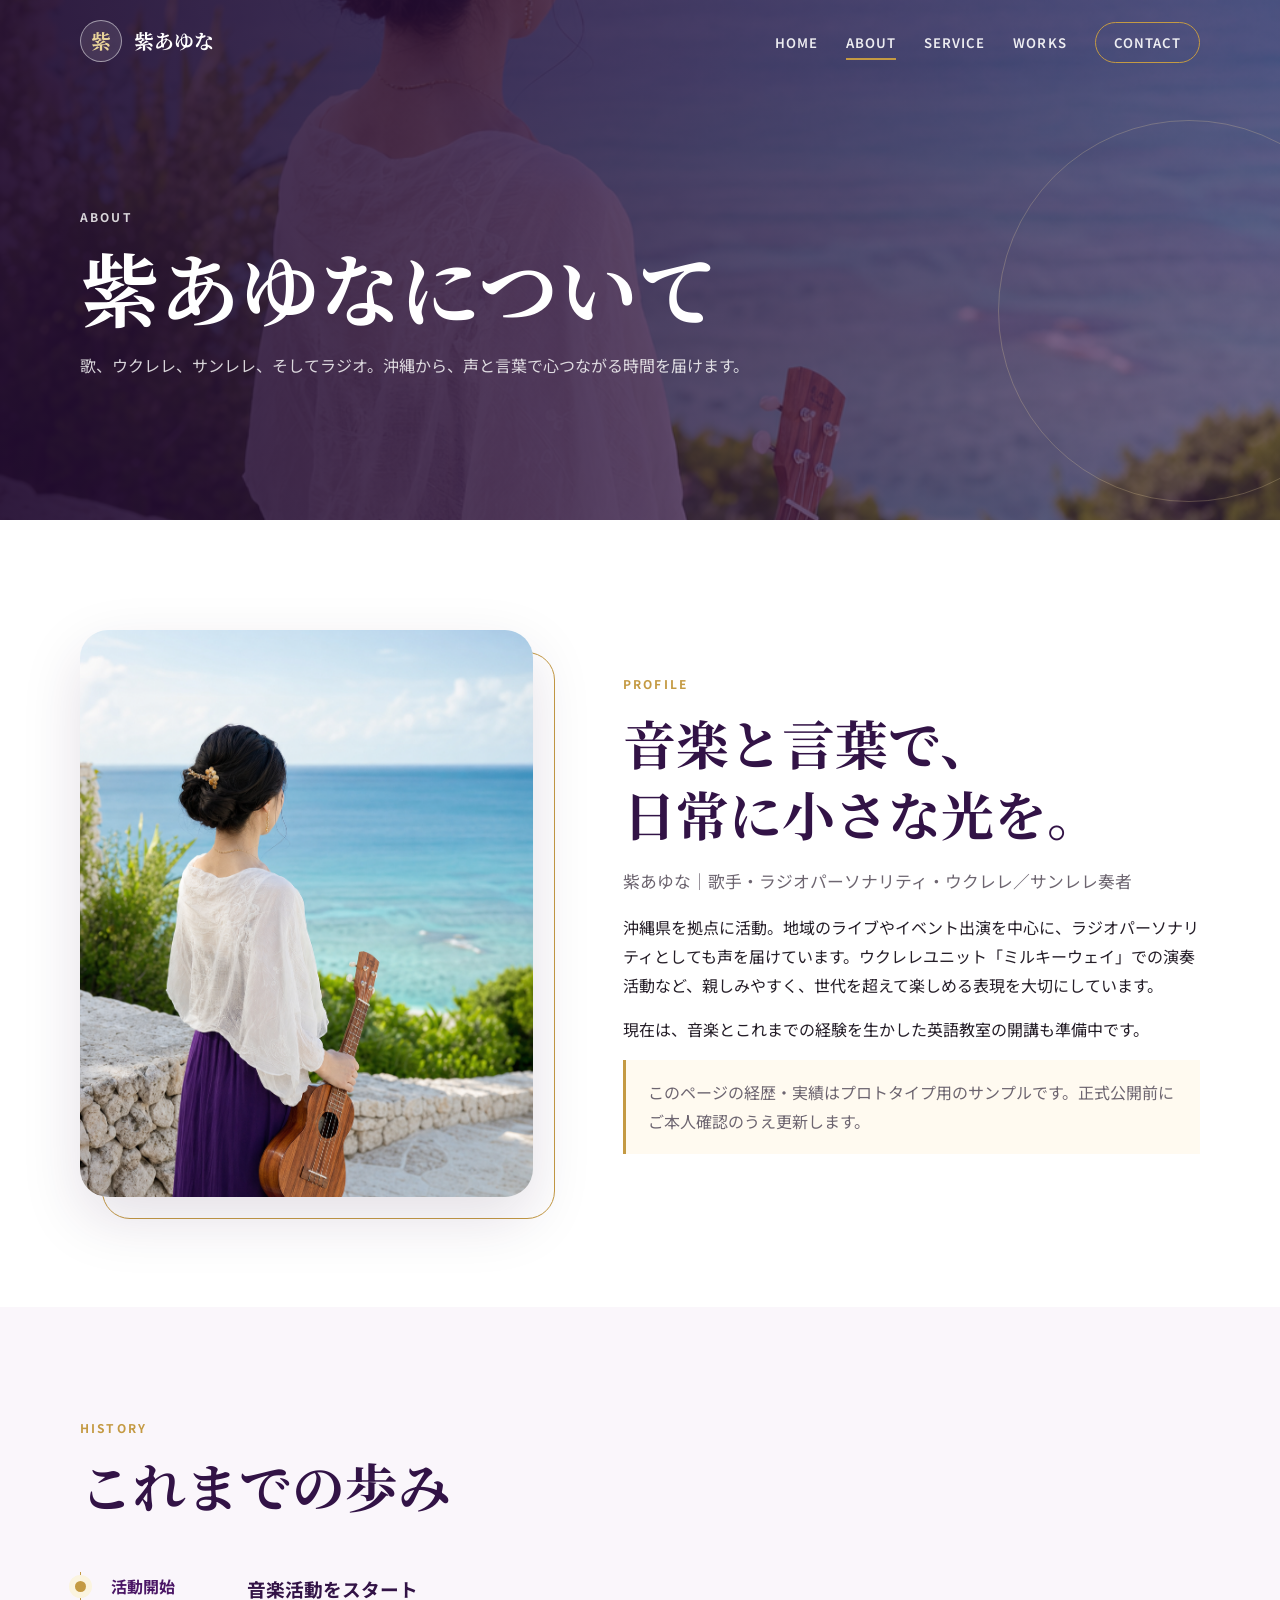
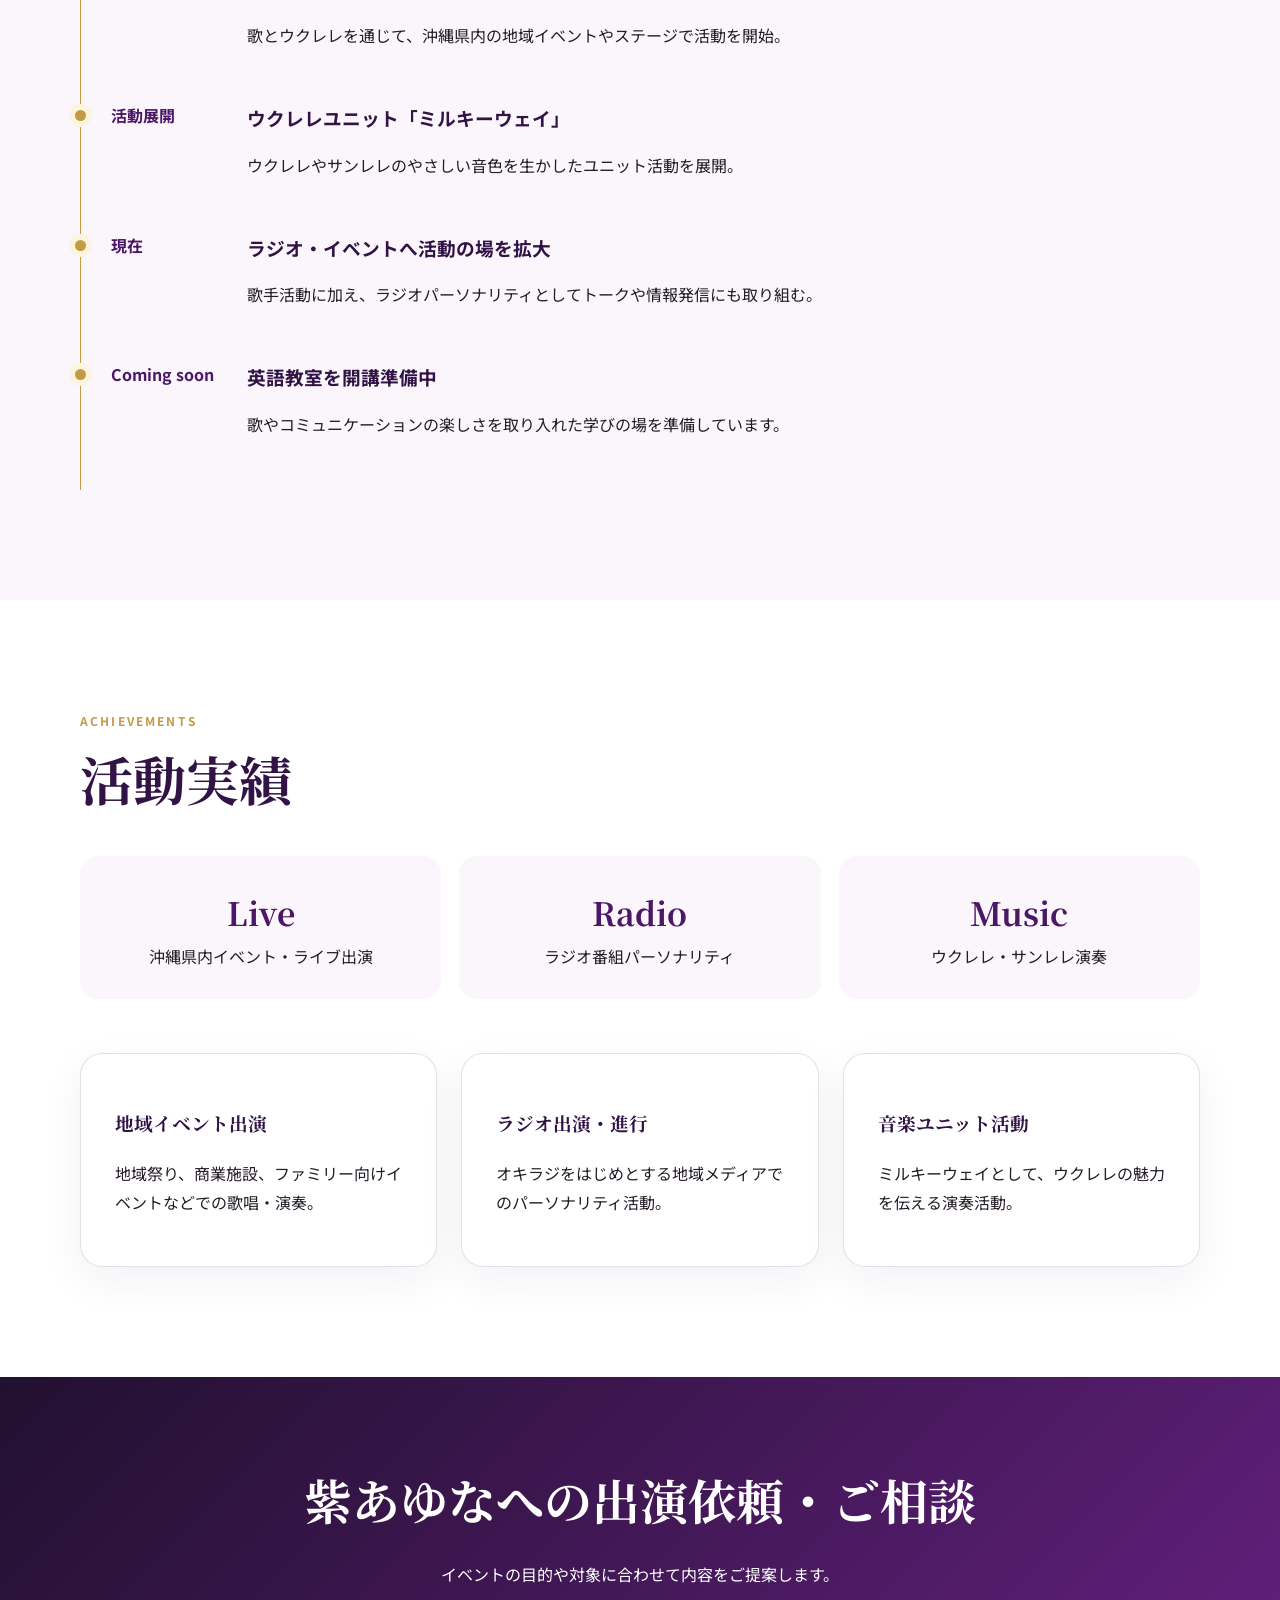
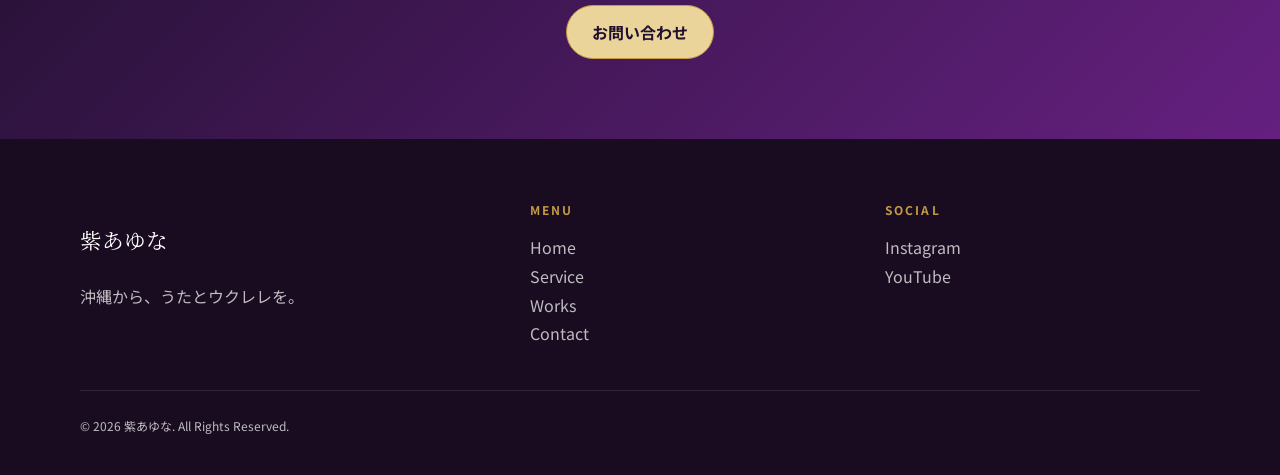
==== about.html @ 67cc9f46 "feat: 紫あゆな公式サイトのプロトタイプを制作" ====
<!doctype html>
<html lang="ja">
<head>
  <meta charset="utf-8"><meta name="viewport" content="width=device-width, initial-scale=1">
  <title>紫あゆなについて｜沖縄の歌手・ウクレレ・ラジオパーソナリティ</title>
  <meta name="description" content="沖縄で活動する歌手・ラジオパーソナリティ 紫あゆなのプロフィール。ウクレレ、サンレレ、ミルキーウェイでの活動やライブ出演実績をご紹介します。">
  <meta name="keywords" content="紫あゆな,沖縄 歌手,ウクレレ 沖縄,サンレレ 沖縄,ミルキーウェイ ウクレレユニット,オキラジ ラジオパーソナリティ">
  <link rel="stylesheet" href="assets/css/style.css">
</head>
<body>
  <a class="skip-link" href="#main">本文へ移動</a>
  <header class="site-header"><nav class="container nav-wrap" aria-label="メインナビゲーション"><a class="brand" href="index.html"><span class="brand-mark">紫</span><span>紫あゆな</span></a><button class="menu-toggle" type="button" aria-controls="global-menu" aria-expanded="false" aria-label="メニューを開く"><span></span><span></span><span></span></button><ul class="nav-list" id="global-menu"><li><a href="index.html">Home</a></li><li><a href="about.html" aria-current="page">About</a></li><li><a href="service.html">Service</a></li><li><a href="works.html">Works</a></li><li><a class="nav-cta" href="contact.html">Contact</a></li></ul></nav></header>
  <main id="main">
    <section class="page-hero about-hero"><div class="container page-hero-content"><p class="eyebrow">About</p><h1>紫あゆなについて</h1><p>歌、ウクレレ、サンレレ、そしてラジオ。沖縄から、声と言葉で心つながる時間を届けます。</p></div></section>
    <section class="section"><div class="container split"><div class="image-frame reveal"><img src="assets/images/about.png" alt="沖縄の歌手・ラジオパーソナリティ 紫あゆなのプロフィールイメージ"></div><div class="reveal"><p class="eyebrow">Profile</p><h2 class="section-title">音楽と言葉で、<br>日常に小さな光を。</h2><p class="lead">紫あゆな｜歌手・ラジオパーソナリティ・ウクレレ／サンレレ奏者</p><p>沖縄県を拠点に活動。地域のライブやイベント出演を中心に、ラジオパーソナリティとしても声を届けています。ウクレレユニット「ミルキーウェイ」での演奏活動など、親しみやすく、世代を超えて楽しめる表現を大切にしています。</p><p>現在は、音楽とこれまでの経験を生かした英語教室の開講も準備中です。</p><aside class="notice">このページの経歴・実績はプロトタイプ用のサンプルです。正式公開前にご本人確認のうえ更新します。</aside></div></div></section>
    <section class="section section-soft"><div class="container"><p class="eyebrow">History</p><h2 class="section-title">これまでの歩み</h2><ol class="timeline"><li class="reveal"><time>活動開始</time><div><h3>音楽活動をスタート</h3><p>歌とウクレレを通じて、沖縄県内の地域イベントやステージで活動を開始。</p></div></li><li class="reveal"><time>活動展開</time><div><h3>ウクレレユニット「ミルキーウェイ」</h3><p>ウクレレやサンレレのやさしい音色を生かしたユニット活動を展開。</p></div></li><li class="reveal"><time>現在</time><div><h3>ラジオ・イベントへ活動の場を拡大</h3><p>歌手活動に加え、ラジオパーソナリティとしてトークや情報発信にも取り組む。</p></div></li><li class="reveal"><time>Coming soon</time><div><h3>英語教室を開講準備中</h3><p>歌やコミュニケーションの楽しさを取り入れた学びの場を準備しています。</p></div></li></ol></div></section>
    <section class="section"><div class="container"><p class="eyebrow">Achievements</p><h2 class="section-title">活動実績</h2><div class="stats"><div class="stat reveal"><strong>Live</strong><span>沖縄県内イベント・ライブ出演</span></div><div class="stat reveal"><strong>Radio</strong><span>ラジオ番組パーソナリティ</span></div><div class="stat reveal"><strong>Music</strong><span>ウクレレ・サンレレ演奏</span></div></div><div class="feature-grid"><article class="feature-card reveal"><h3>地域イベント出演</h3><p>地域祭り、商業施設、ファミリー向けイベントなどでの歌唱・演奏。</p></article><article class="feature-card reveal"><h3>ラジオ出演・進行</h3><p>オキラジをはじめとする地域メディアでのパーソナリティ活動。</p></article><article class="feature-card reveal"><h3>音楽ユニット活動</h3><p>ミルキーウェイとして、ウクレレの魅力を伝える演奏活動。</p></article></div></div></section>
    <section class="cta-section"><div class="container"><h2>紫あゆなへの出演依頼・ご相談</h2><p>イベントの目的や対象に合わせて内容をご提案します。</p><a class="btn btn-primary" href="contact.html">お問い合わせ</a></div></section>
  </main>
  <footer class="site-footer"><div class="container"><div class="footer-grid"><div><p class="footer-brand">紫あゆな</p><p>沖縄から、うたとウクレレを。</p></div><div><p class="eyebrow">Menu</p><ul class="footer-nav"><li><a href="index.html">Home</a></li><li><a href="service.html">Service</a></li><li><a href="works.html">Works</a></li><li><a href="contact.html">Contact</a></li></ul></div><div><p class="eyebrow">Social</p><ul class="footer-nav"><li><a href="https://www.instagram.com/369murasakiayuna/" target="_blank" rel="noopener">Instagram</a></li><li><a href="https://www.youtube.com/@%E7%B4%AB%E3%81%82%E3%82%86%E3%81%AA" target="_blank" rel="noopener">YouTube</a></li></ul></div></div><p class="copyright">© 2026 紫あゆな. All Rights Reserved.</p></div></footer>
  <script src="assets/js/common.js"></script>
</body></html>
---- assets/css/style.css ----
@import url('https://fonts.googleapis.com/css2?family=Noto+Sans+JP:wght@400;500;600;700&family=Noto+Serif+JP:wght@600;700&display=swap');

:root {
  --purple-950: #21102f;
  --purple-900: #321346;
  --purple-800: #4b1766;
  --purple-700: #652080;
  --purple-500: #9553ad;
  --purple-100: #f0e7f4;
  --purple-50: #faf6fb;
  --gold: #c49a43;
  --gold-light: #ead49a;
  --ink: #241d27;
  --muted: #6d6570;
  --white: #fff;
  --line: rgba(50, 19, 70, .13);
  --shadow: 0 22px 60px rgba(44, 19, 58, .13);
  --radius: 28px;
  --serif: "Noto Serif JP", serif;
  --sans: "Noto Sans JP", sans-serif;
}

* { box-sizing: border-box; }
html { scroll-behavior: smooth; }
body { margin: 0; color: var(--ink); background: var(--white); font-family: var(--sans); line-height: 1.8; }
body.menu-open { overflow: hidden; }
img { display: block; width: 100%; }
a { color: inherit; text-decoration: none; }
button, input, select, textarea { font: inherit; }
button { cursor: pointer; }
.container { width: min(1120px, calc(100% - 40px)); margin-inline: auto; }
.eyebrow { margin: 0 0 12px; color: var(--gold); font-size: .75rem; font-weight: 700; letter-spacing: .18em; text-transform: uppercase; }
.section-title { margin: 0; color: var(--purple-900); font-family: var(--serif); font-size: clamp(2rem, 5vw, 3.3rem); line-height: 1.35; }
.lead { color: var(--muted); font-size: 1.05rem; }
.skip-link { position: fixed; top: -80px; left: 20px; z-index: 1000; padding: 10px 18px; color: #fff; background: var(--purple-900); }
.skip-link:focus { top: 10px; }

.site-header { position: fixed; inset: 0 0 auto; z-index: 100; border-bottom: 1px solid transparent; transition: .3s; }
.site-header.scrolled, .site-header.inner-header { border-color: var(--line); background: rgba(255,255,255,.94); box-shadow: 0 8px 30px rgba(38,18,47,.08); backdrop-filter: blur(14px); }
.nav-wrap { display: flex; min-height: 82px; align-items: center; justify-content: space-between; gap: 24px; }
.brand { display: flex; align-items: center; gap: 12px; color: #fff; font-family: var(--serif); font-size: 1.25rem; font-weight: 700; }
.inner-header .brand, .scrolled .brand { color: var(--purple-900); }
.brand-mark { display: grid; width: 42px; height: 42px; place-items: center; border: 1px solid rgba(255,255,255,.5); border-radius: 50%; color: var(--gold-light); background: rgba(255,255,255,.1); }
.inner-header .brand-mark, .scrolled .brand-mark { border-color: var(--gold); color: var(--gold); background: var(--purple-50); }
.nav-list { display: flex; align-items: center; gap: 28px; margin: 0; padding: 0; list-style: none; }
.nav-list a { position: relative; color: rgba(255,255,255,.9); font-size: .82rem; font-weight: 600; letter-spacing: .08em; text-transform: uppercase; }
.inner-header .nav-list a, .scrolled .nav-list a { color: var(--purple-900); }
.nav-list a::after { content: ""; position: absolute; inset: auto 50% -8px; height: 2px; background: var(--gold); transition: .2s; }
.nav-list a:hover::after, .nav-list a[aria-current="page"]::after { left: 0; right: 0; }
.nav-cta { padding: 10px 18px; border: 1px solid var(--gold); border-radius: 999px; }
.menu-toggle { display: none; width: 46px; height: 46px; padding: 11px; border: 1px solid rgba(255,255,255,.45); border-radius: 50%; background: rgba(255,255,255,.08); }
.inner-header .menu-toggle, .scrolled .menu-toggle { border-color: var(--line); background: var(--purple-50); }
.menu-toggle span { display: block; height: 2px; margin: 5px 0; background: #fff; transition: .25s; }
.inner-header .menu-toggle span, .scrolled .menu-toggle span { background: var(--purple-900); }

.hero { position: relative; display: grid; min-height: 100svh; align-items: end; overflow: hidden; color: #fff; background: var(--purple-950); }
.hero::before { content: ""; position: absolute; inset: 0; background: linear-gradient(90deg, rgba(24,8,34,.88) 0%, rgba(45,14,61,.54) 50%, rgba(35,10,48,.15) 100%), url('../images/hero.png') center/cover; transform: scale(1.02); }
.hero::after { content: ""; position: absolute; right: -15vw; bottom: -45vw; width: 70vw; height: 70vw; border: 1px solid rgba(234,212,154,.32); border-radius: 50%; box-shadow: 0 0 0 12vw rgba(255,255,255,.03), 0 0 0 24vw rgba(255,255,255,.02); }
.hero-content { position: relative; z-index: 1; padding: 190px 0 90px; }
.hero-kicker { display: flex; align-items: center; gap: 12px; margin-bottom: 22px; color: var(--gold-light); font-size: .8rem; font-weight: 700; letter-spacing: .16em; }
.hero-kicker::before { content: ""; width: 44px; height: 1px; background: var(--gold-light); }
.hero h1 { max-width: 900px; margin: 0; font-family: var(--serif); font-size: clamp(2.65rem, 7.2vw, 6.2rem); line-height: 1.22; letter-spacing: .02em; text-shadow: 0 4px 30px rgba(0,0,0,.3); }
.hero h1 span { display: block; margin-top: 14px; font-family: var(--sans); font-size: clamp(.95rem, 2vw, 1.35rem); font-weight: 500; letter-spacing: .12em; }
.hero-actions { display: flex; flex-wrap: wrap; gap: 14px; margin-top: 36px; }
.btn { display: inline-flex; min-height: 50px; align-items: center; justify-content: center; padding: 12px 25px; border: 1px solid var(--gold); border-radius: 999px; font-weight: 700; transition: .2s; }
.btn-primary { color: var(--purple-950); background: var(--gold-light); }
.btn-secondary { color: #fff; background: rgba(255,255,255,.05); }
.btn:hover { transform: translateY(-2px); box-shadow: 0 12px 28px rgba(0,0,0,.17); }
.hero-scroll { position: absolute; right: 32px; bottom: 35px; z-index: 2; color: rgba(255,255,255,.68); font-size: .68rem; letter-spacing: .15em; writing-mode: vertical-rl; }

.section { padding: 110px 0; }
.section-soft { background: var(--purple-50); }
.intro-grid, .split { display: grid; grid-template-columns: .88fr 1.12fr; align-items: center; gap: clamp(44px, 7vw, 100px); }
.image-frame { position: relative; }
.image-frame::before { content: ""; position: absolute; inset: 22px -22px -22px 22px; z-index: 0; border: 1px solid var(--gold); border-radius: var(--radius); }
.image-frame img { position: relative; z-index: 1; aspect-ratio: 4 / 5; border-radius: var(--radius); object-fit: cover; box-shadow: var(--shadow); }
.signature { color: var(--purple-800); font-family: var(--serif); font-size: 1.5rem; }
.feature-grid, .service-grid, .works-grid { display: grid; grid-template-columns: repeat(3, 1fr); gap: 24px; margin-top: 54px; }
.feature-card, .service-card, .work-card { overflow: hidden; border: 1px solid var(--line); border-radius: 22px; background: #fff; box-shadow: 0 14px 44px rgba(55,25,68,.06); transition: .25s; }
.feature-card:hover, .service-card:hover, .work-card:hover { transform: translateY(-6px); box-shadow: var(--shadow); }
.feature-card { padding: 34px; }
.card-number { color: var(--gold); font-family: var(--serif); font-size: 1.7rem; }
.feature-card h3, .service-card h2, .service-card h3, .work-card h2, .work-card h3 { color: var(--purple-900); font-family: var(--serif); }
.service-card img, .work-card img { aspect-ratio: 4 / 3; object-fit: cover; }
.card-body { padding: 26px; }
.tag { display: inline-block; padding: 4px 10px; border-radius: 999px; color: var(--purple-800); background: var(--purple-100); font-size: .73rem; font-weight: 700; }
.tag.gold { color: #70500c; background: #fbf1d6; }
.link-arrow { color: var(--purple-800); font-weight: 700; }
.link-arrow::after { content: " →"; color: var(--gold); }

.page-hero { position: relative; display: grid; min-height: 520px; padding-top: 82px; align-items: center; overflow: hidden; color: #fff; background: var(--purple-900); }
.page-hero::before { content: ""; position: absolute; inset: 0; background: linear-gradient(90deg, rgba(35,12,49,.92), rgba(55,17,73,.58)), var(--page-image) center/cover; }
.page-hero::after { content: ""; position: absolute; right: -100px; top: 120px; width: 380px; height: 380px; border: 1px solid rgba(234,212,154,.25); border-radius: 50%; }
.page-hero-content { position: relative; z-index: 1; }
.page-hero h1 { margin: 0; font-family: var(--serif); font-size: clamp(2.7rem, 7vw, 5rem); line-height: 1.2; }
.page-hero p { max-width: 680px; color: rgba(255,255,255,.82); }
.about-hero { --page-image: url('../images/about.png'); }
.service-hero { --page-image: url('../images/live.png'); }
.works-hero { --page-image: url('../images/ukulele.png'); }
.contact-hero { --page-image: url('../images/radio.png'); }

.timeline { margin: 50px 0 0; padding: 0; list-style: none; }
.timeline li { position: relative; display: grid; grid-template-columns: 110px 1fr; gap: 26px; padding: 0 0 35px 30px; border-left: 1px solid var(--gold); }
.timeline li::before { content: ""; position: absolute; left: -6px; top: 9px; width: 11px; height: 11px; border-radius: 50%; background: var(--gold); box-shadow: 0 0 0 6px #fbf4df; }
.timeline time { color: var(--purple-800); font-weight: 700; }
.timeline h3 { margin: 0 0 5px; color: var(--purple-900); }
.stats { display: grid; grid-template-columns: repeat(3, 1fr); gap: 18px; margin-top: 42px; }
.stat { padding: 28px; border-radius: 18px; text-align: center; background: var(--purple-50); }
.stat strong { display: block; color: var(--purple-800); font-family: var(--serif); font-size: 2rem; }
.notice { padding: 18px 22px; border-left: 3px solid var(--gold); color: var(--muted); background: #fffaf0; }
.service-grid.four { grid-template-columns: repeat(2, 1fr); }
.service-card.featured { border-color: rgba(196,154,67,.55); }
.service-icon { display: grid; width: 54px; height: 54px; place-items: center; border-radius: 50%; color: #fff; background: var(--purple-800); font-family: var(--serif); font-size: 1.4rem; }
.process { counter-reset: step; display: grid; grid-template-columns: repeat(3,1fr); gap: 20px; margin-top: 48px; }
.process article { position: relative; padding: 30px; border-top: 1px solid var(--gold); background: #fff; }
.process article::before { counter-increment: step; content: "0" counter(step); color: var(--gold); font-family: var(--serif); font-size: 2rem; }

.works-grid { grid-template-columns: repeat(2, 1fr); }
.work-card:first-child { grid-column: 1 / -1; display: grid; grid-template-columns: 1.2fr .8fr; }
.work-card:first-child img { height: 100%; min-height: 360px; }
.social-links { display: grid; grid-template-columns: repeat(4,1fr); gap: 16px; margin-top: 36px; }
.social-link { padding: 22px; border: 1px solid var(--line); border-radius: 16px; text-align: center; font-weight: 700; background: #fff; transition: .2s; }
.social-link:hover { color: #fff; border-color: var(--purple-800); background: var(--purple-800); }

.contact-layout { display: grid; grid-template-columns: .7fr 1.3fr; gap: 60px; }
.contact-panel { padding: 34px; border-radius: 22px; color: #fff; background: var(--purple-900); }
.contact-panel h2 { font-family: var(--serif); }
.contact-panel a { color: var(--gold-light); }
.contact-form { display: grid; gap: 21px; }
.form-row { display: grid; grid-template-columns: 1fr 1fr; gap: 18px; }
.field label { display: block; margin-bottom: 7px; color: var(--purple-900); font-weight: 700; }
.required { color: #a53046; font-size: .75rem; }
.field input, .field select, .field textarea { width: 100%; padding: 14px 16px; border: 1px solid #d8cfdc; border-radius: 10px; color: var(--ink); background: #fff; outline: none; }
.field textarea { min-height: 180px; resize: vertical; }
.field input:focus, .field select:focus, .field textarea:focus { border-color: var(--purple-500); box-shadow: 0 0 0 4px rgba(149,83,173,.13); }
.submit-btn { border: 0; color: #fff; background: var(--purple-800); }
.submit-btn:disabled { cursor: wait; opacity: .65; }
.form-status { display: none; padding: 16px 20px; border-radius: 10px; }
.form-status.show { display: block; }
.form-status.success { color: #175a3a; background: #e7f7ee; }
.form-status.error { color: #842737; background: #fdecef; }
.hp-field { position: absolute; left: -9999px; }

.cta-section { padding: 80px 0; color: #fff; text-align: center; background: linear-gradient(135deg, var(--purple-950), var(--purple-700)); }
.cta-section h2 { margin: 0 0 14px; font-family: var(--serif); font-size: clamp(1.8rem,5vw,3rem); }
.site-footer { padding: 60px 0 26px; color: rgba(255,255,255,.72); background: #190c20; }
.footer-grid { display: grid; grid-template-columns: 1.3fr 1fr 1fr; gap: 40px; }
.footer-brand { color: #fff; font-family: var(--serif); font-size: 1.35rem; }
.footer-nav { margin: 0; padding: 0; list-style: none; }
.footer-nav a:hover { color: var(--gold-light); }
.copyright { margin-top: 42px; padding-top: 24px; border-top: 1px solid rgba(255,255,255,.1); font-size: .75rem; }
.reveal { opacity: 0; transform: translateY(22px); transition: opacity .7s, transform .7s; }
.reveal.visible { opacity: 1; transform: none; }

@media (max-width: 860px) {
  .menu-toggle { display: block; }
  .nav-list { position: fixed; inset: 0; z-index: -1; display: flex; flex-direction: column; justify-content: center; gap: 30px; visibility: hidden; opacity: 0; background: rgba(32,13,43,.98); transition: .25s; }
  .nav-list.open { visibility: visible; opacity: 1; }
  .nav-list a, .inner-header .nav-list a, .scrolled .nav-list a { color: #fff; font-size: 1.05rem; }
  .menu-toggle[aria-expanded="true"] { position: relative; z-index: 2; border-color: rgba(255,255,255,.3); }
  .menu-toggle[aria-expanded="true"] span { background: #fff; }
  .menu-toggle[aria-expanded="true"] span:nth-child(1) { transform: translateY(7px) rotate(45deg); }
  .menu-toggle[aria-expanded="true"] span:nth-child(2) { opacity: 0; }
  .menu-toggle[aria-expanded="true"] span:nth-child(3) { transform: translateY(-7px) rotate(-45deg); }
  .intro-grid, .split, .contact-layout { grid-template-columns: 1fr; }
  .feature-grid, .service-grid { grid-template-columns: repeat(2,1fr); }
  .social-links { grid-template-columns: repeat(2,1fr); }
  .footer-grid { grid-template-columns: 1fr 1fr; }
}

@media (max-width: 600px) {
  .container { width: min(100% - 28px, 1120px); }
  .nav-wrap { min-height: 70px; }
  .brand-mark { width: 38px; height: 38px; }
  .hero-content { padding: 150px 0 74px; }
  .hero h1 { font-size: clamp(2.2rem, 12vw, 3.5rem); }
  .hero-scroll { display: none; }
  .section { padding: 78px 0; }
  .page-hero { min-height: 450px; padding-top: 70px; }
  .feature-grid, .service-grid, .service-grid.four, .works-grid, .process, .stats, .form-row { grid-template-columns: 1fr; }
  .work-card:first-child { grid-column: auto; display: block; }
  .work-card:first-child img { min-height: 0; }
  .timeline li { grid-template-columns: 1fr; gap: 4px; }
  .image-frame::before { inset: 12px -10px -12px 10px; }
  .footer-grid { grid-template-columns: 1fr; }
}

@media (prefers-reduced-motion: reduce) {
  *, *::before, *::after { scroll-behavior: auto !important; transition: none !important; animation: none !important; }
  .reveal { opacity: 1; transform: none; }
}
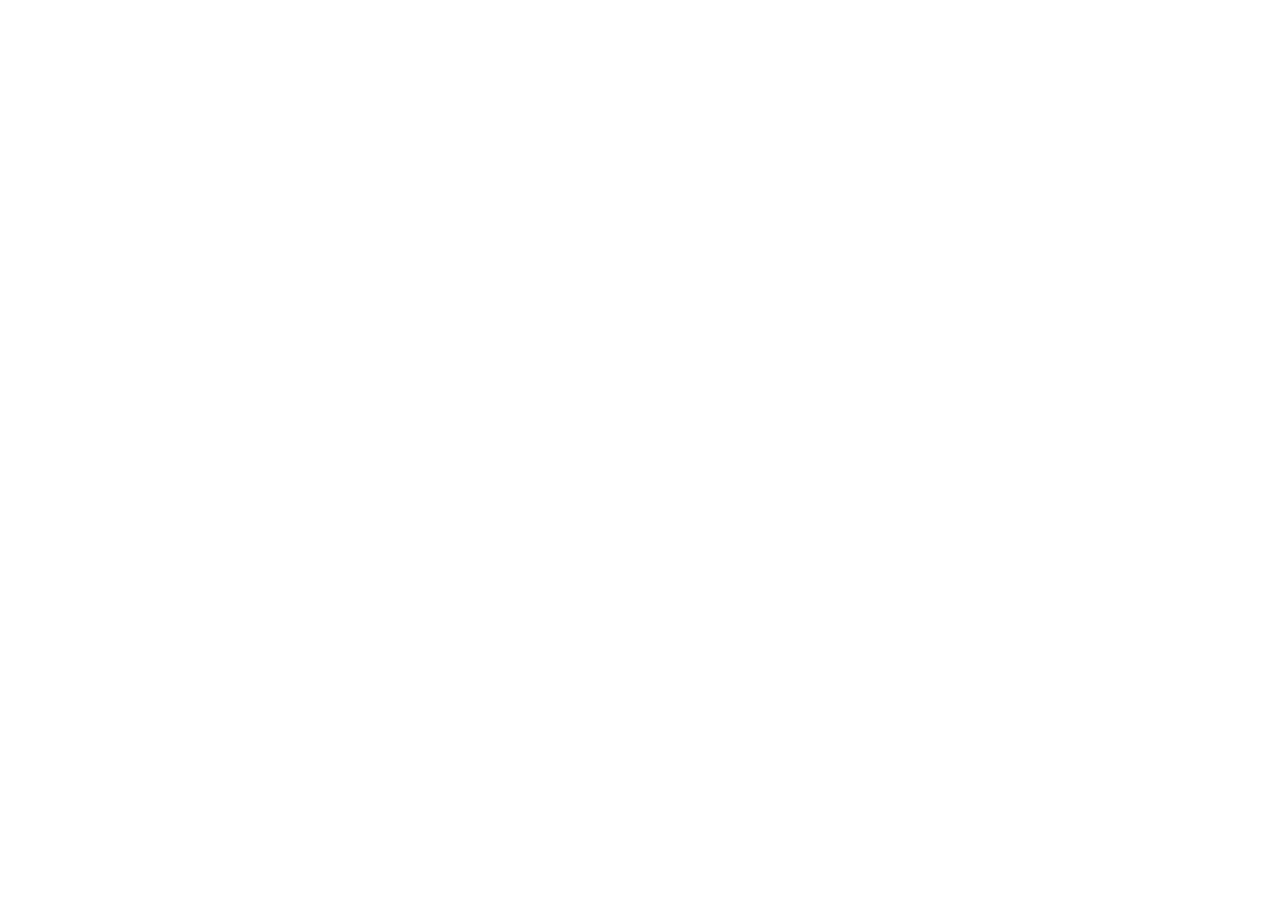
==== commit 582fd5f3: "chore: 旧HPの各ページを、新しいHP（ayunamurasaki.github.io/hp）への転送に差し替えた Why: 以前お渡ししたこのURLを開いても、古い版ではなく公開中の ver2" ====
--- a/about.html
+++ b/about.html
@@ -1,22 +1,17 @@
 <!doctype html>
 <html lang="ja">
 <head>
-  <meta charset="utf-8"><meta name="viewport" content="width=device-width, initial-scale=1">
-  <title>紫あゆなについて｜沖縄の歌手・ウクレレ・ラジオパーソナリティ</title>
-  <meta name="description" content="沖縄で活動する歌手・ラジオパーソナリティ 紫あゆなのプロフィール。ウクレレ、サンレレ、ミルキーウェイでの活動やライブ出演実績をご紹介します。">
-  <meta name="keywords" content="紫あゆな,沖縄 歌手,ウクレレ 沖縄,サンレレ 沖縄,ミルキーウェイ ウクレレユニット,オキラジ ラジオパーソナリティ">
-  <link rel="stylesheet" href="assets/css/style.css">
+<meta charset="utf-8">
+<meta name="viewport" content="width=device-width,initial-scale=1">
+<meta name="robots" content="noindex">
+<title>紫あゆな｜ホームページは移転しました</title>
+<link rel="canonical" href="https://ayunamurasaki.github.io/hp/about.html">
+<script>location.replace("https://ayunamurasaki.github.io/hp/about.html" + location.hash);</script>
+<meta http-equiv="refresh" content="1;url=https://ayunamurasaki.github.io/hp/about.html">
+<style>body{margin:0;padding:48px 20px;font-family:sans-serif;text-align:center;color:#2b3a44;background:#f4f8fb}a{color:#3e6f8e;font-weight:700}</style>
 </head>
 <body>
-  <a class="skip-link" href="#main">本文へ移動</a>
-  <header class="site-header"><nav class="container nav-wrap" aria-label="メインナビゲーション"><a class="brand" href="index.html"><span class="brand-mark">紫</span><span>紫あゆな</span></a><button class="menu-toggle" type="button" aria-controls="global-menu" aria-expanded="false" aria-label="メニューを開く"><span></span><span></span><span></span></button><ul class="nav-list" id="global-menu"><li><a href="index.html">Home</a></li><li><a href="about.html" aria-current="page">About</a></li><li><a href="service.html">Service</a></li><li><a href="works.html">Works</a></li><li><a class="nav-cta" href="contact.html">Contact</a></li></ul></nav></header>
-  <main id="main">
-    <section class="page-hero about-hero"><div class="container page-hero-content"><p class="eyebrow">About</p><h1>紫あゆなについて</h1><p>歌、ウクレレ、サンレレ、そしてラジオ。沖縄から、声と言葉で心つながる時間を届けます。</p></div></section>
-    <section class="section"><div class="container split"><div class="image-frame reveal"><img src="assets/images/about.png" alt="沖縄の歌手・ラジオパーソナリティ 紫あゆなのプロフィールイメージ"></div><div class="reveal"><p class="eyebrow">Profile</p><h2 class="section-title">音楽と言葉で、<br>日常に小さな光を。</h2><p class="lead">紫あゆな｜歌手・ラジオパーソナリティ・ウクレレ／サンレレ奏者</p><p>沖縄県を拠点に活動。地域のライブやイベント出演を中心に、ラジオパーソナリティとしても声を届けています。ウクレレユニット「ミルキーウェイ」での演奏活動など、親しみやすく、世代を超えて楽しめる表現を大切にしています。</p><p>現在は、音楽とこれまでの経験を生かした英語教室の開講も準備中です。</p><aside class="notice">このページの経歴・実績はプロトタイプ用のサンプルです。正式公開前にご本人確認のうえ更新します。</aside></div></div></section>
-    <section class="section section-soft"><div class="container"><p class="eyebrow">History</p><h2 class="section-title">これまでの歩み</h2><ol class="timeline"><li class="reveal"><time>活動開始</time><div><h3>音楽活動をスタート</h3><p>歌とウクレレを通じて、沖縄県内の地域イベントやステージで活動を開始。</p></div></li><li class="reveal"><time>活動展開</time><div><h3>ウクレレユニット「ミルキーウェイ」</h3><p>ウクレレやサンレレのやさしい音色を生かしたユニット活動を展開。</p></div></li><li class="reveal"><time>現在</time><div><h3>ラジオ・イベントへ活動の場を拡大</h3><p>歌手活動に加え、ラジオパーソナリティとしてトークや情報発信にも取り組む。</p></div></li><li class="reveal"><time>Coming soon</time><div><h3>英語教室を開講準備中</h3><p>歌やコミュニケーションの楽しさを取り入れた学びの場を準備しています。</p></div></li></ol></div></section>
-    <section class="section"><div class="container"><p class="eyebrow">Achievements</p><h2 class="section-title">活動実績</h2><div class="stats"><div class="stat reveal"><strong>Live</strong><span>沖縄県内イベント・ライブ出演</span></div><div class="stat reveal"><strong>Radio</strong><span>ラジオ番組パーソナリティ</span></div><div class="stat reveal"><strong>Music</strong><span>ウクレレ・サンレレ演奏</span></div></div><div class="feature-grid"><article class="feature-card reveal"><h3>地域イベント出演</h3><p>地域祭り、商業施設、ファミリー向けイベントなどでの歌唱・演奏。</p></article><article class="feature-card reveal"><h3>ラジオ出演・進行</h3><p>オキラジをはじめとする地域メディアでのパーソナリティ活動。</p></article><article class="feature-card reveal"><h3>音楽ユニット活動</h3><p>ミルキーウェイとして、ウクレレの魅力を伝える演奏活動。</p></article></div></div></section>
-    <section class="cta-section"><div class="container"><h2>紫あゆなへの出演依頼・ご相談</h2><p>イベントの目的や対象に合わせて内容をご提案します。</p><a class="btn btn-primary" href="contact.html">お問い合わせ</a></div></section>
-  </main>
-  <footer class="site-footer"><div class="container"><div class="footer-grid"><div><p class="footer-brand">紫あゆな</p><p>沖縄から、うたとウクレレを。</p></div><div><p class="eyebrow">Menu</p><ul class="footer-nav"><li><a href="index.html">Home</a></li><li><a href="service.html">Service</a></li><li><a href="works.html">Works</a></li><li><a href="contact.html">Contact</a></li></ul></div><div><p class="eyebrow">Social</p><ul class="footer-nav"><li><a href="https://www.instagram.com/369murasakiayuna/" target="_blank" rel="noopener">Instagram</a></li><li><a href="https://www.youtube.com/@%E7%B4%AB%E3%81%82%E3%82%86%E3%81%AA" target="_blank" rel="noopener">YouTube</a></li></ul></div></div><p class="copyright">© 2026 紫あゆな. All Rights Reserved.</p></div></footer>
-  <script src="assets/js/common.js"></script>
-</body></html>
+<p>紫あゆなのホームページは、新しい場所へ移りました。</p>
+<p><a href="https://ayunamurasaki.github.io/hp/about.html">新しいホームページへ</a></p>
+</body>
+</html>
